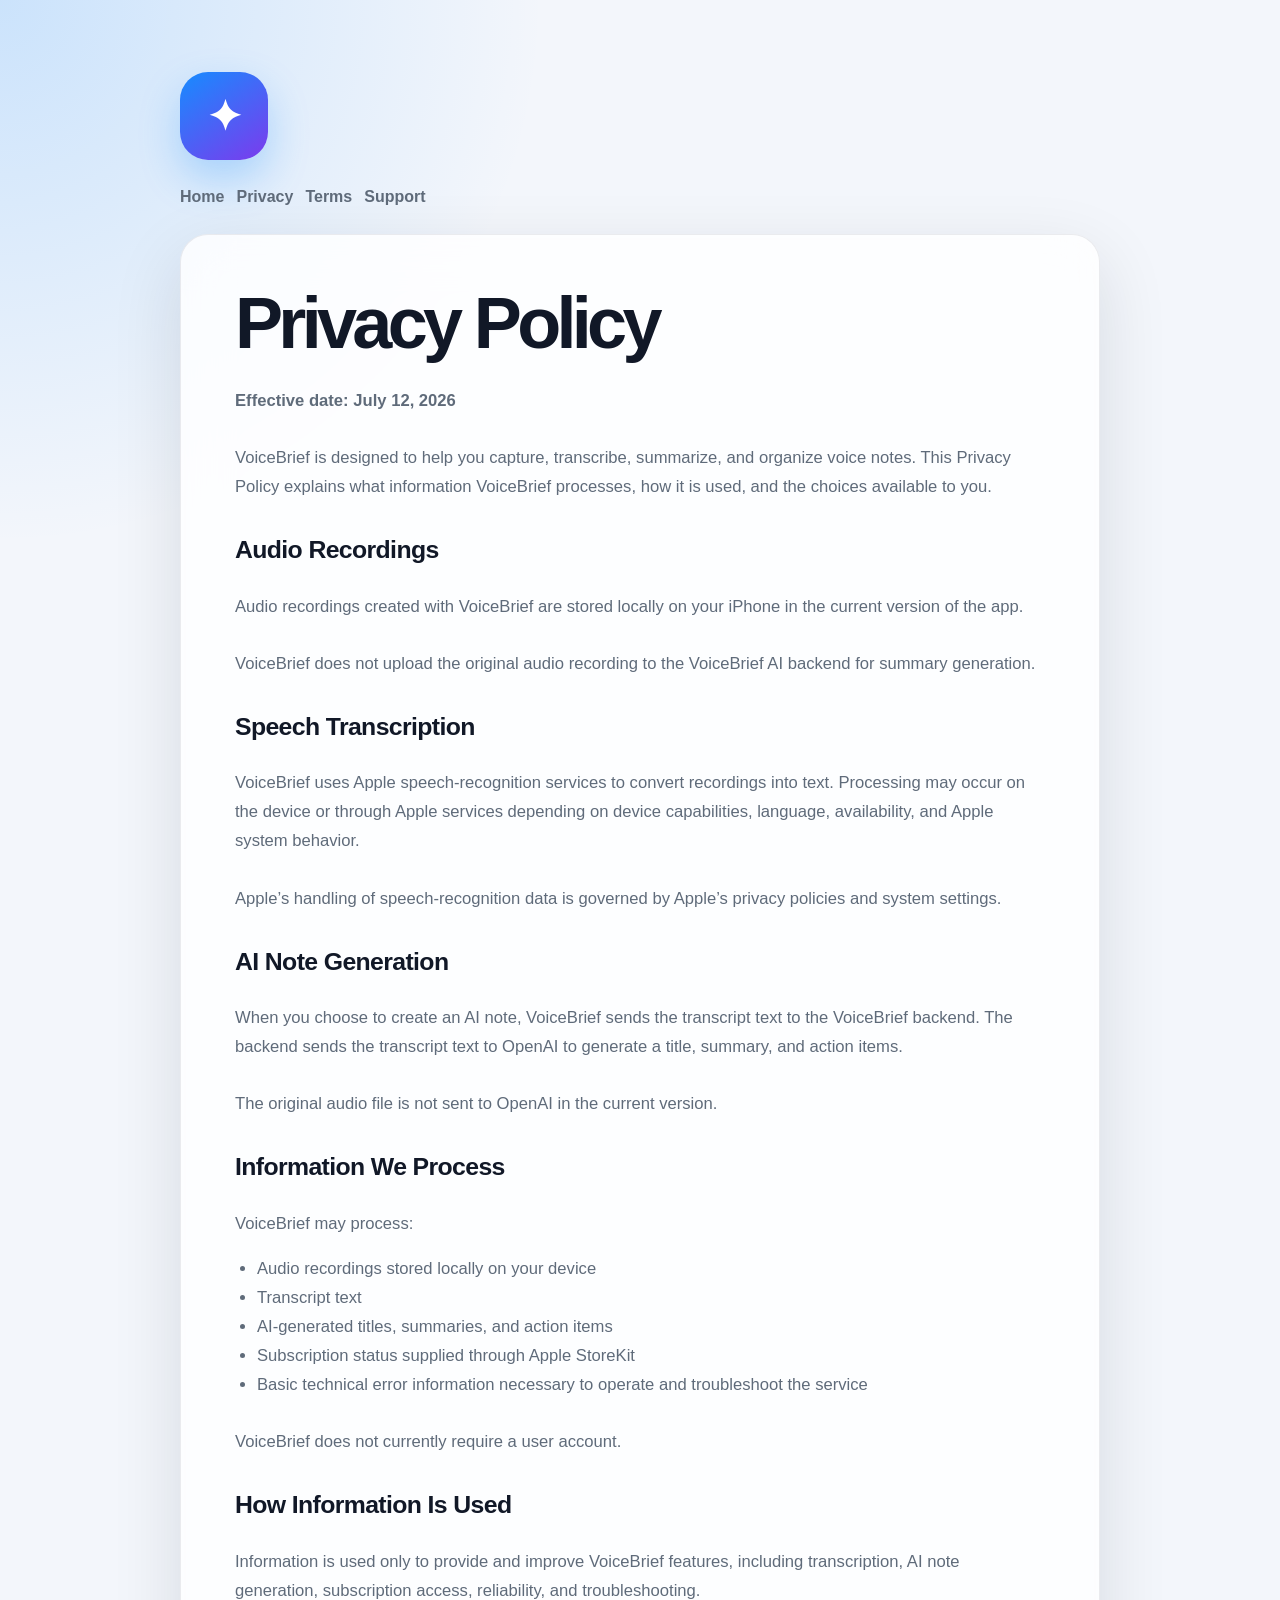
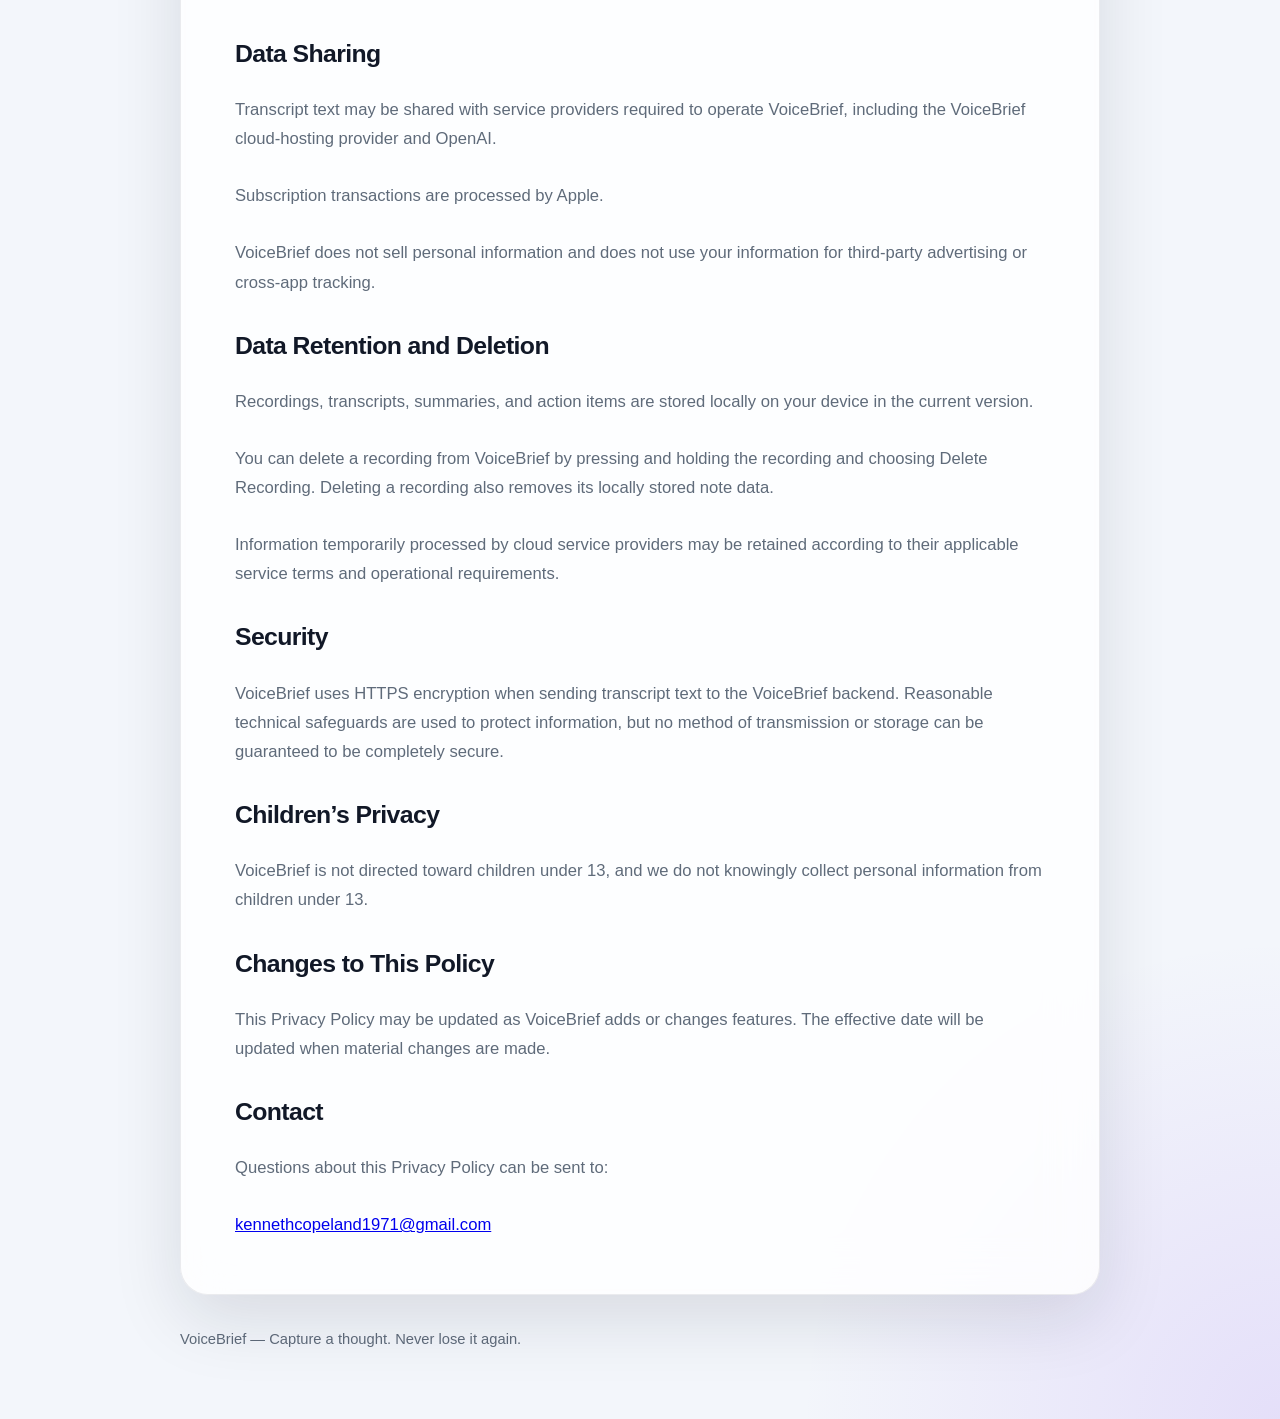
==== privacy.html @ 02601524 "Add VoiceBrief privacy policy" ====
<!DOCTYPE html>
<html lang="en">
<head>
    <meta charset="UTF-8">
    <meta name="viewport" content="width=device-width, initial-scale=1.0">
    <title>VoiceBrief Privacy Policy</title>
    <meta
        name="description"
        content="Privacy Policy for VoiceBrief, the AI-powered voice note app for iPhone and Apple Watch."
    >
    <link rel="stylesheet" href="style.css">
</head>

<body>

<main class="container policy-page">
    <nav class="site-nav" aria-label="Primary navigation">
        <a href="index.html">Home</a>
        <a href="privacy.html">Privacy</a>
        <a href="terms.html">Terms</a>
        <a href="support.html">Support</a>
    </nav>

    <article class="policy-card">
        <h1>Privacy Policy</h1>

        <p>
            <strong>Effective date: July 12, 2026</strong>
        </p>

        <p>
            VoiceBrief is designed to help you capture, transcribe, summarize,
            and organize voice notes. This Privacy Policy explains what
            information VoiceBrief processes, how it is used, and the choices
            available to you.
        </p>

        <h2>Audio Recordings</h2>

        <p>
            Audio recordings created with VoiceBrief are stored locally on your
            iPhone in the current version of the app.
        </p>

        <p>
            VoiceBrief does not upload the original audio recording to the
            VoiceBrief AI backend for summary generation.
        </p>

        <h2>Speech Transcription</h2>

        <p>
            VoiceBrief uses Apple speech-recognition services to convert
            recordings into text. Processing may occur on the device or through
            Apple services depending on device capabilities, language,
            availability, and Apple system behavior.
        </p>

        <p>
            Apple’s handling of speech-recognition data is governed by Apple’s
            privacy policies and system settings.
        </p>

        <h2>AI Note Generation</h2>

        <p>
            When you choose to create an AI note, VoiceBrief sends the
            transcript text to the VoiceBrief backend. The backend sends the
            transcript text to OpenAI to generate a title, summary, and action
            items.
        </p>

        <p>
            The original audio file is not sent to OpenAI in the current
            version.
        </p>

        <h2>Information We Process</h2>

        <p>VoiceBrief may process:</p>

        <ul>
            <li>Audio recordings stored locally on your device</li>
            <li>Transcript text</li>
            <li>AI-generated titles, summaries, and action items</li>
            <li>Subscription status supplied through Apple StoreKit</li>
            <li>
                Basic technical error information necessary to operate and
                troubleshoot the service
            </li>
        </ul>

        <p>
            VoiceBrief does not currently require a user account.
        </p>

        <h2>How Information Is Used</h2>

        <p>
            Information is used only to provide and improve VoiceBrief features,
            including transcription, AI note generation, subscription access,
            reliability, and troubleshooting.
        </p>

        <h2>Data Sharing</h2>

        <p>
            Transcript text may be shared with service providers required to
            operate VoiceBrief, including the VoiceBrief cloud-hosting provider
            and OpenAI.
        </p>

        <p>
            Subscription transactions are processed by Apple.
        </p>

        <p>
            VoiceBrief does not sell personal information and does not use your
            information for third-party advertising or cross-app tracking.
        </p>

        <h2>Data Retention and Deletion</h2>

        <p>
            Recordings, transcripts, summaries, and action items are stored
            locally on your device in the current version.
        </p>

        <p>
            You can delete a recording from VoiceBrief by pressing and holding
            the recording and choosing Delete Recording. Deleting a recording
            also removes its locally stored note data.
        </p>

        <p>
            Information temporarily processed by cloud service providers may be
            retained according to their applicable service terms and
            operational requirements.
        </p>

        <h2>Security</h2>

        <p>
            VoiceBrief uses HTTPS encryption when sending transcript text to
            the VoiceBrief backend. Reasonable technical safeguards are used to
            protect information, but no method of transmission or storage can
            be guaranteed to be completely secure.
        </p>

        <h2>Children’s Privacy</h2>

        <p>
            VoiceBrief is not directed toward children under 13, and we do not
            knowingly collect personal information from children under 13.
        </p>

        <h2>Changes to This Policy</h2>

        <p>
            This Privacy Policy may be updated as VoiceBrief adds or changes
            features. The effective date will be updated when material changes
            are made.
        </p>

        <h2>Contact</h2>

        <p>
            Questions about this Privacy Policy can be sent to:
        </p>

        <p>
            <a href="mailto:kennethcopeland1971@gmail.com">
                kennethcopeland1971@gmail.com
            </a>
        </p>
    </article>

    <footer class="footer">
        VoiceBrief — Capture a thought. Never lose it again.
    </footer>
</main>

</body>
</html>
---- style.css ----
:root {
    color-scheme: light dark;

    --background: #f3f6fb;
    --surface: rgba(255, 255, 255, 0.82);
    --surface-strong: #ffffff;
    --text: #111827;
    --muted: #5f6b7a;
    --primary: #168cff;
    --primary-dark: #086fd6;
    --border: rgba(15, 23, 42, 0.08);
    --shadow: 0 24px 70px rgba(15, 23, 42, 0.12);
}

* {
    box-sizing: border-box;
}

html {
    scroll-behavior: smooth;
}

body {
    margin: 0;
    min-height: 100vh;
    font-family: -apple-system, BlinkMacSystemFont, "Segoe UI", sans-serif;
    color: var(--text);
    background:
        radial-gradient(circle at top left, rgba(22, 140, 255, 0.18), transparent 34rem),
        radial-gradient(circle at bottom right, rgba(124, 58, 237, 0.12), transparent 30rem),
        var(--background);
}

.container {
    width: min(920px, calc(100% - 32px));
    min-height: 100vh;
    margin: 0 auto;
    padding: 72px 0;
    display: flex;
    flex-direction: column;
    justify-content: center;
}

.container::before {
    content: "✦";
    display: grid;
    place-items: center;
    width: 88px;
    height: 88px;
    margin-bottom: 28px;
    border-radius: 28px;
    color: white;
    font-size: 42px;
    font-weight: 700;
    background: linear-gradient(145deg, var(--primary), #7c3aed);
    box-shadow: 0 18px 40px rgba(22, 140, 255, 0.28);
}

h1 {
    margin: 0 0 18px;
    font-size: clamp(3rem, 8vw, 6.3rem);
    line-height: 0.96;
    letter-spacing: -0.065em;
}

h2 {
    max-width: 780px;
    margin: 0;
    font-size: clamp(2rem, 5vw, 4.25rem);
    line-height: 1.06;
    letter-spacing: -0.045em;
}

h2 br + * {
    color: var(--primary);
}

p {
    max-width: 680px;
    margin: 28px 0 0;
    font-size: clamp(1.1rem, 2vw, 1.35rem);
    line-height: 1.7;
    color: var(--muted);
}

.buttons {
    display: flex;
    flex-wrap: wrap;
    gap: 14px;
    margin-top: 38px;
}

.buttons a {
    display: inline-flex;
    align-items: center;
    justify-content: center;
    min-height: 54px;
    padding: 0 22px;
    border: 1px solid var(--border);
    border-radius: 16px;
    color: var(--text);
    background: var(--surface);
    box-shadow: 0 10px 30px rgba(15, 23, 42, 0.06);
    text-decoration: none;
    font-size: 1rem;
    font-weight: 700;
    backdrop-filter: blur(20px);
    -webkit-backdrop-filter: blur(20px);
    transition:
        transform 160ms ease,
        box-shadow 160ms ease,
        background 160ms ease;
}

.buttons a:first-child {
    color: white;
    border-color: transparent;
    background: linear-gradient(145deg, var(--primary), var(--primary-dark));
}

.buttons a:hover {
    transform: translateY(-2px);
    box-shadow: 0 16px 34px rgba(15, 23, 42, 0.12);
}

.buttons a:active {
    transform: translateY(0);
}

.policy-page {
    justify-content: flex-start;
}

.policy-card {
    padding: clamp(24px, 5vw, 54px);
    border: 1px solid var(--border);
    border-radius: 28px;
    background: var(--surface);
    box-shadow: var(--shadow);
    backdrop-filter: blur(24px);
    -webkit-backdrop-filter: blur(24px);
}

.policy-card h1 {
    font-size: clamp(2.4rem, 6vw, 4.5rem);
}

.policy-card h2 {
    margin-top: 36px;
    font-size: 1.55rem;
    letter-spacing: -0.025em;
}

.policy-card p,
.policy-card li {
    max-width: none;
    font-size: 1.04rem;
    line-height: 1.75;
    color: var(--muted);
}

.policy-card ul {
    padding-left: 22px;
}

.site-nav {
    display: flex;
    flex-wrap: wrap;
    gap: 12px;
    margin-bottom: 28px;
}

.site-nav a {
    color: var(--muted);
    text-decoration: none;
    font-weight: 700;
}

.site-nav a:hover {
    color: var(--primary);
}

.footer {
    margin-top: 36px;
    color: var(--muted);
    font-size: 0.92rem;
}

@media (max-width: 640px) {
    .container {
        padding: 42px 0;
    }

    .container::before {
        width: 72px;
        height: 72px;
        border-radius: 22px;
        font-size: 34px;
    }

    .buttons {
        flex-direction: column;
    }

    .buttons a {
        width: 100%;
    }
}

@media (prefers-color-scheme: dark) {
    :root {
        --background: #090b10;
        --surface: rgba(29, 32, 40, 0.78);
        --surface-strong: #1d2028;
        --text: #f7f8fa;
        --muted: #a7afbd;
        --border: rgba(255, 255, 255, 0.08);
        --shadow: 0 24px 70px rgba(0, 0, 0, 0.4);
    }

    body {
        background:
            radial-gradient(circle at top left, rgba(22, 140, 255, 0.18), transparent 34rem),
            radial-gradient(circle at bottom right, rgba(124, 58, 237, 0.14), transparent 30rem),
            var(--background);
    }
}
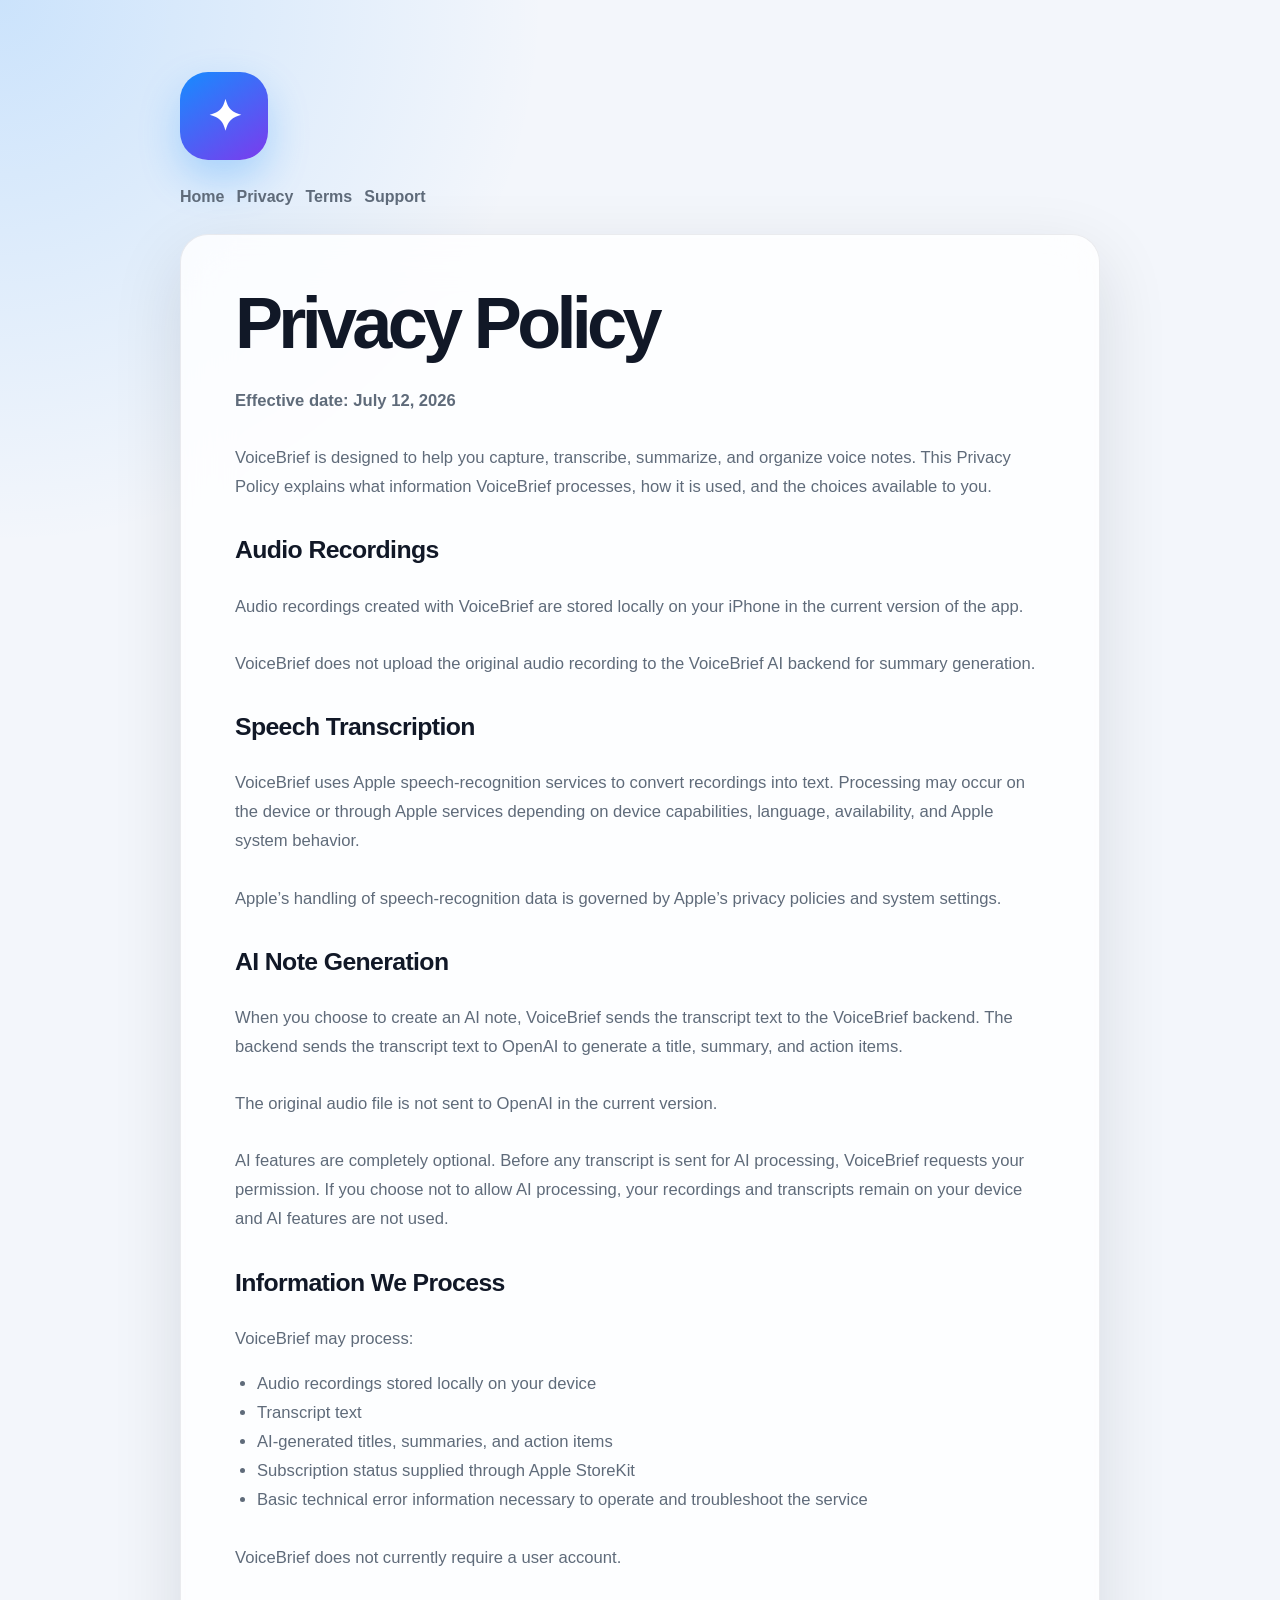
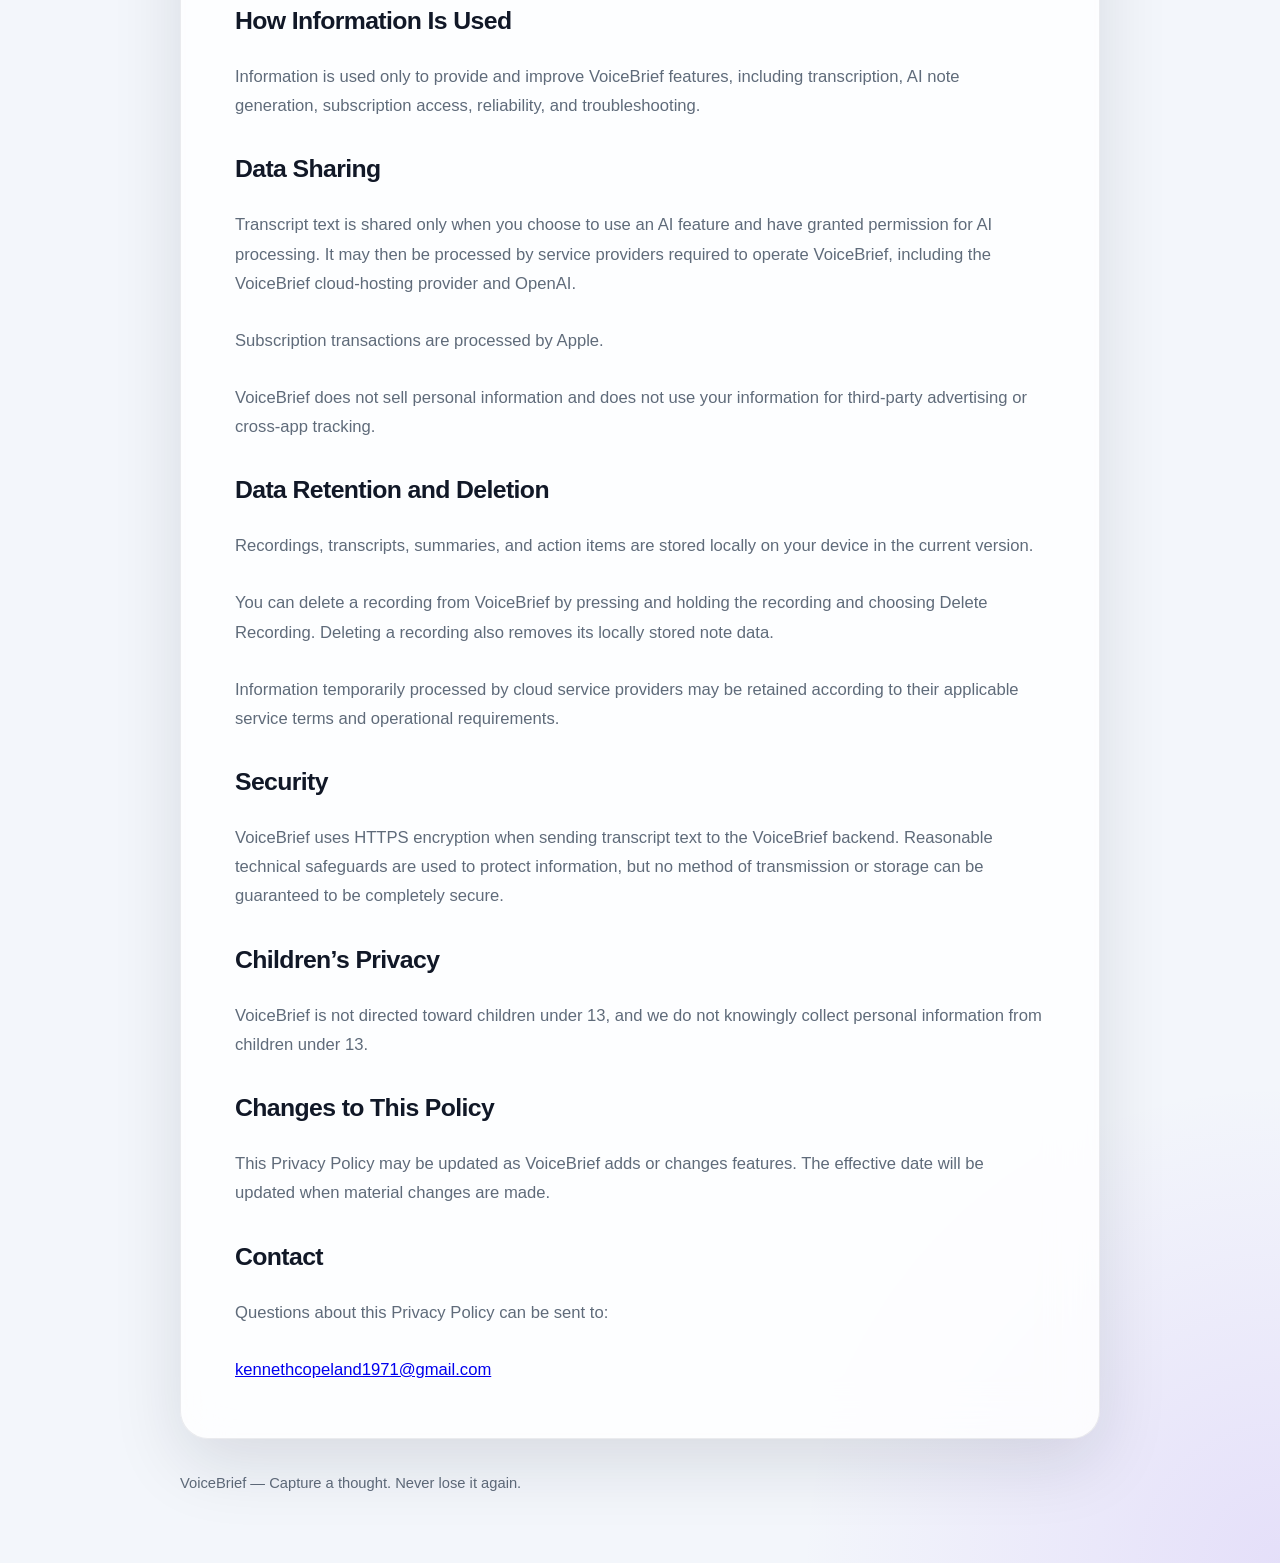
==== commit 7fa9c4c3: "Update privacy.html" ====
--- a/privacy.html
+++ b/privacy.html
@@ -74,6 +74,11 @@
             The original audio file is not sent to OpenAI in the current
             version.
         </p>
+        <p> 
+            AI features are completely optional. Before any transcript is sent for AI processing, 
+            VoiceBrief requests your permission. If you choose not to allow AI processing, 
+            your recordings and transcripts remain on your device and AI features are not used.
+        </p>
 
         <h2>Information We Process</h2>
 
@@ -105,9 +110,9 @@
         <h2>Data Sharing</h2>
 
         <p>
-            Transcript text may be shared with service providers required to
-            operate VoiceBrief, including the VoiceBrief cloud-hosting provider
-            and OpenAI.
+            Transcript text is shared only when you choose to use an AI feature and have granted permission for AI processing. 
+            It may then be processed by service providers required to operate VoiceBrief, 
+            including the VoiceBrief cloud-hosting provider and OpenAI.
         </p>
 
         <p>
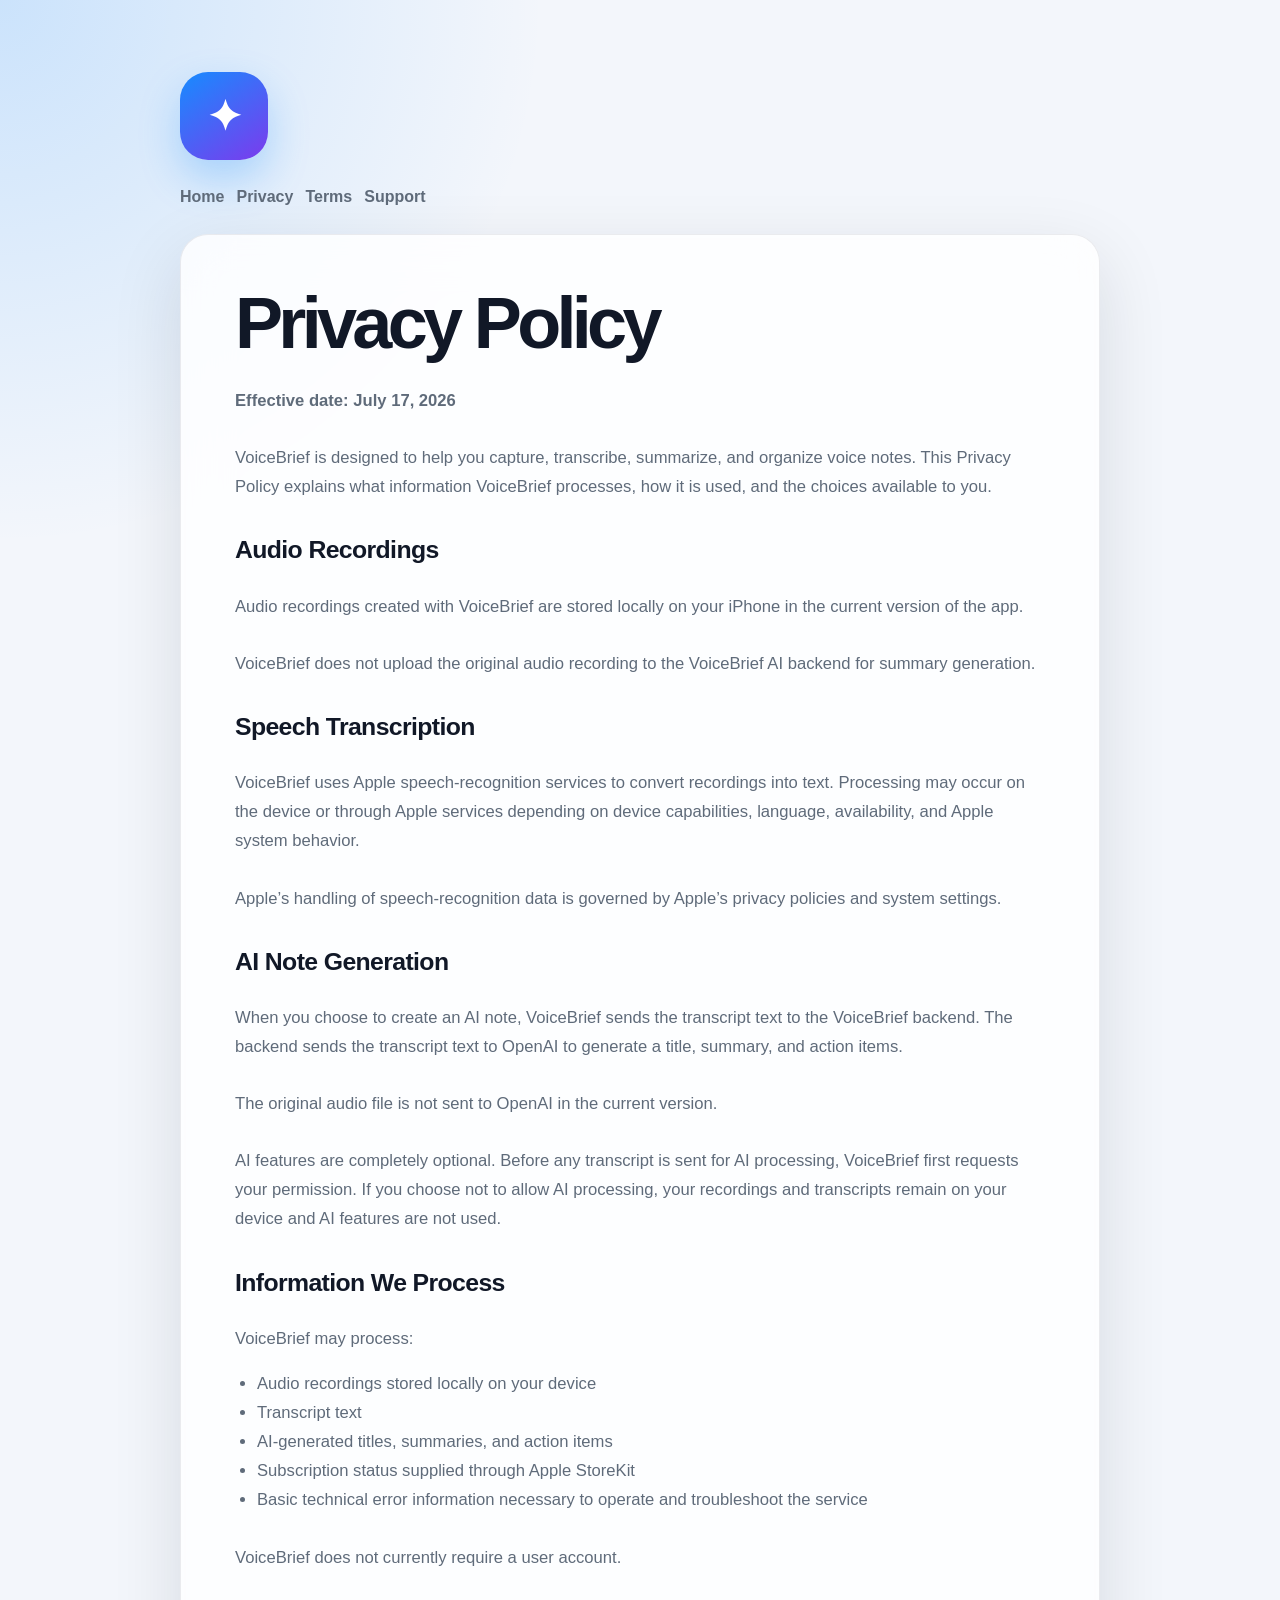
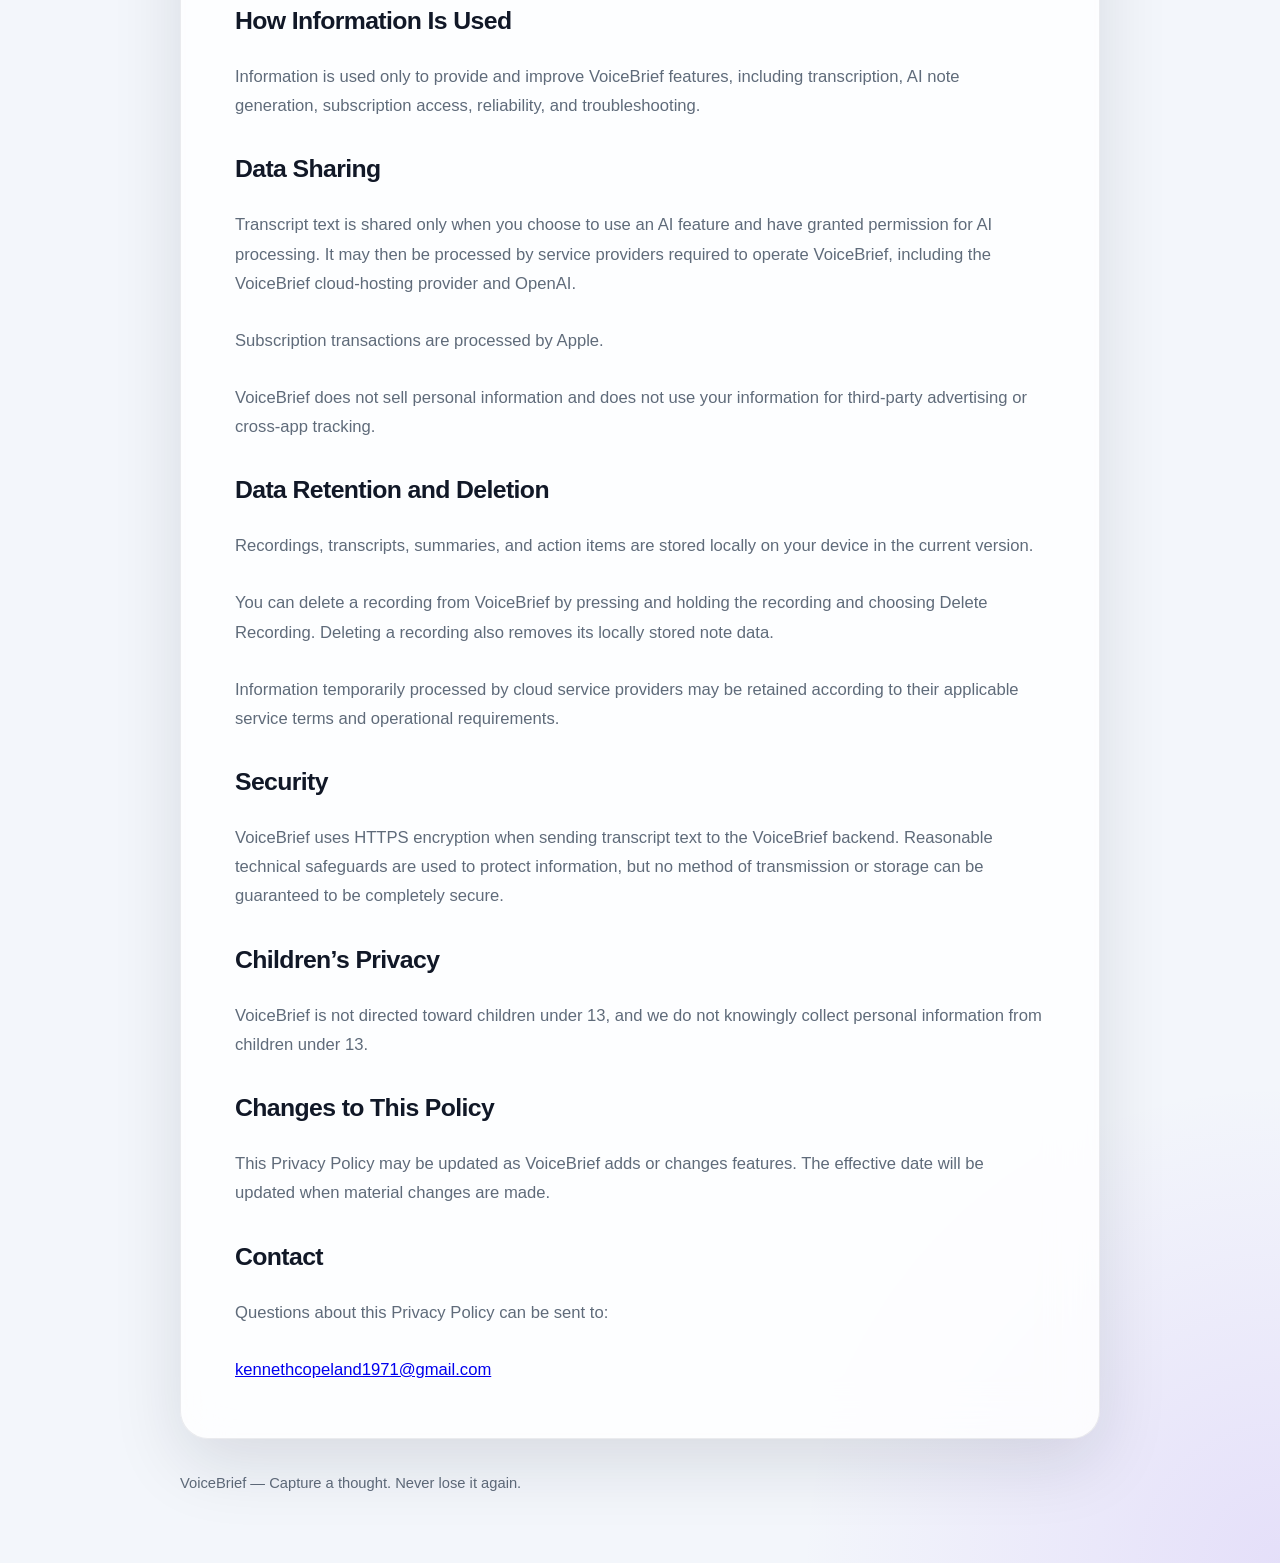
==== commit 0166e79a: "Update privacy.html Update privacy policy for AI consent" ====
--- a/privacy.html
+++ b/privacy.html
@@ -25,7 +25,7 @@
         <h1>Privacy Policy</h1>
 
         <p>
-            <strong>Effective date: July 12, 2026</strong>
+            <strong>Effective date: July 17, 2026</strong>
         </p>
 
         <p>
@@ -76,7 +76,7 @@
         </p>
         <p> 
             AI features are completely optional. Before any transcript is sent for AI processing, 
-            VoiceBrief requests your permission. If you choose not to allow AI processing, 
+            VoiceBrief first requests your permission. If you choose not to allow AI processing, 
             your recordings and transcripts remain on your device and AI features are not used.
         </p>
 
